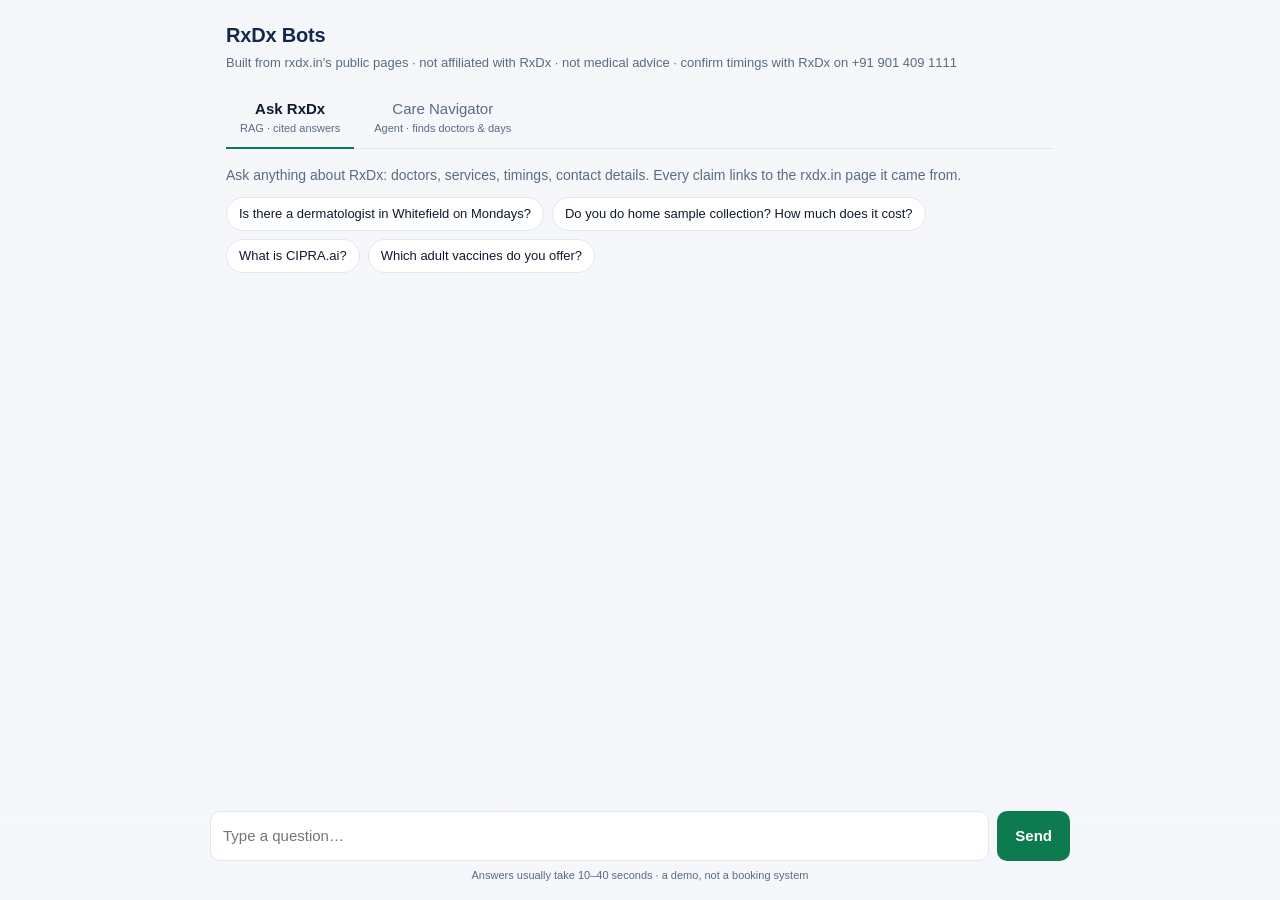
==== web/index.html @ 88113c8e "Host both bots on Vercel behind one page app.py (FastAPI) serves web/index.html and answers via the " ====
<!doctype html>
<html lang="en">
<head>
<meta charset="utf-8">
<meta name="viewport" content="width=device-width, initial-scale=1">
<title>RxDx Bots</title>
<style>
  :root {
    --bg: #f5f7fa; --panel: #ffffff; --ink: #0f1b2d; --muted: #5b6b80; --line: #e2e8f0;
    --navy: #13294b; --pulse: #0e7a4f; --pulse-soft: #e6f4ee; --user: #13294b; --user-ink: #ffffff;
    --warn: #b42318; --warn-soft: #fdecea; --chip: #eef2f7;
  }
  @media (prefers-color-scheme: dark) {
    :root {
      --bg: #0b1220; --panel: #121b2e; --ink: #e6edf7; --muted: #94a3b8; --line: #23304a;
      --navy: #8fb3ff; --pulse: #4ade9b; --pulse-soft: #10291f; --user: #2a4a86; --user-ink: #ffffff;
      --warn: #ff8a80; --warn-soft: #3a1714; --chip: #1b2740;
    }
  }
  * { box-sizing: border-box; }
  body { margin: 0; background: var(--bg); color: var(--ink);
         font: 15px/1.55 -apple-system, BlinkMacSystemFont, "Segoe UI", Inter, sans-serif; }
  header { padding: 20px 16px 0; max-width: 860px; margin: 0 auto; }
  h1 { font-size: 20px; margin: 0 0 2px; color: var(--navy); letter-spacing: -0.01em; }
  .sub { color: var(--muted); font-size: 13px; margin: 0 0 14px; }
  .tabs { display: flex; gap: 6px; border-bottom: 1px solid var(--line); }
  .tab { border: 0; background: none; padding: 10px 14px; font: inherit; color: var(--muted);
         cursor: pointer; border-bottom: 2px solid transparent; margin-bottom: -1px; }
  .tab[aria-selected="true"] { color: var(--ink); border-bottom-color: var(--pulse); font-weight: 600; }
  .tab small { display: block; font-size: 11px; font-weight: 400; color: var(--muted); }
  main { max-width: 860px; margin: 0 auto; padding: 0 16px 140px; }
  .pane { display: none; } .pane.on { display: block; }
  .intro { color: var(--muted); font-size: 14px; margin: 16px 0 10px; }
  .chips { display: flex; flex-wrap: wrap; gap: 8px; margin-bottom: 8px; }
  .chip { border: 1px solid var(--line); background: var(--panel); color: var(--ink); border-radius: 999px;
          padding: 6px 12px; font: inherit; font-size: 13px; cursor: pointer; text-align: left; }
  .chip:hover { border-color: var(--pulse); }
  .log { display: flex; flex-direction: column; gap: 14px; margin-top: 12px; }
  .msg { max-width: 100%; padding: 12px 14px; border-radius: 12px; background: var(--panel);
         border: 1px solid var(--line); overflow-wrap: anywhere; }
  .msg.user { align-self: flex-end; background: var(--user); color: var(--user-ink); border: 0; max-width: 85%; }
  .msg.err { border-color: var(--warn); color: var(--warn); }
  .msg.emergency { background: var(--warn-soft); border-color: var(--warn); }
  .msg p { margin: 0 0 8px; } .msg p:last-child { margin-bottom: 0; }
  .msg ul, .msg ol { margin: 4px 0 8px; padding-left: 20px; }
  .msg a { color: var(--pulse); }
  .cite { font-size: 11px; vertical-align: super; color: var(--pulse); font-weight: 600; }
  .sources { margin-top: 10px; padding-top: 10px; border-top: 1px dashed var(--line); font-size: 13px; }
  .sources div { margin: 3px 0; }
  .sources .rv { color: var(--muted); margin-left: 6px; }
  .trace { display: flex; flex-direction: column; gap: 4px; margin-bottom: 10px; }
  .call { font: 12px/1.4 ui-monospace, "SF Mono", Menlo, monospace; background: var(--chip);
          border-radius: 6px; padding: 5px 8px; color: var(--muted); }
  .call b { color: var(--ink); font-weight: 600; } .call.e { color: var(--warn); }
  .badge { display: inline-block; font-size: 11px; font-weight: 600; color: var(--pulse);
           background: var(--pulse-soft); border-radius: 4px; padding: 1px 6px; margin-bottom: 6px; }
  .wait { color: var(--muted); font-size: 13px; display: flex; align-items: center; gap: 8px; }
  .dot { width: 8px; height: 8px; border-radius: 50%; background: var(--pulse); animation: p 1s infinite alternate; }
  @keyframes p { from { opacity: .25 } to { opacity: 1 } }
  form { position: fixed; left: 0; right: 0; bottom: 0; background: linear-gradient(transparent, var(--bg) 30%);
         padding: 24px 16px 16px; }
  .bar { max-width: 860px; margin: 0 auto; display: flex; gap: 8px; }
  textarea { flex: 1; resize: none; font: inherit; padding: 12px; border-radius: 10px; min-width: 0;
             border: 1px solid var(--line); background: var(--panel); color: var(--ink); height: 50px; }
  textarea:focus { outline: 2px solid var(--pulse); outline-offset: -1px; }
  button.send { border: 0; border-radius: 10px; padding: 0 18px; font: inherit; font-weight: 600;
                background: var(--pulse); color: #fff; cursor: pointer; }
  button.send:disabled { opacity: .5; cursor: default; }
  .foot { text-align: center; color: var(--muted); font-size: 11px; margin-top: 6px; }
</style>
</head>
<body>
<header>
  <h1>RxDx Bots</h1>
  <p class="sub">Built from rxdx.in's public pages · not affiliated with RxDx · not medical advice · confirm timings with RxDx on +91 901 409 1111</p>
  <div class="tabs" role="tablist">
    <button class="tab" role="tab" aria-selected="true" data-tab="qna">Ask RxDx<small>RAG · cited answers</small></button>
    <button class="tab" role="tab" aria-selected="false" data-tab="nav">Care Navigator<small>Agent · finds doctors & days</small></button>
  </div>
</header>

<main>
  <section class="pane on" id="qna">
    <p class="intro">Ask anything about RxDx: doctors, services, timings, contact details. Every claim links to the rxdx.in page it came from.</p>
    <div class="chips">
      <button class="chip">Is there a dermatologist in Whitefield on Mondays?</button>
      <button class="chip">Do you do home sample collection? How much does it cost?</button>
      <button class="chip">What is CIPRA.ai?</button>
      <button class="chip">Which adult vaccines do you offer?</button>
    </div>
    <div class="log"></div>
  </section>
  <section class="pane" id="nav">
    <p class="intro">Describe what you need and when you can come. The navigator searches the directory with tools, so every doctor, branch and day it names is real.</p>
    <div class="chips">
      <button class="chip">My 6 year old keeps getting ear infections. Saturdays only, Kannada-speaking if possible.</button>
      <button class="chip">Knee pain after running, I'm near Malleswaram.</button>
      <button class="chip">Can I see a psychiatrist online?</button>
      <button class="chip">My father has chest pain, which cardiologist is in today?</button>
    </div>
    <div class="log"></div>
  </section>
</main>

<form>
  <div class="bar">
    <textarea placeholder="Type a question…" aria-label="Message"></textarea>
    <button class="send" type="submit">Send</button>
  </div>
  <div class="foot">Answers usually take 10–40 seconds · a demo, not a booking system</div>
</form>

<script>
// Recent turns per tab, sent with each message: the server keeps no conversation state.
const history = { qna: [], nav: [] };
let tab = "qna", busy = false;
const $ = (s, el = document) => el.querySelector(s);
const esc = s => s.replace(/[&<>"']/g, c => ({ "&": "&amp;", "<": "&lt;", ">": "&gt;", '"': "&quot;", "'": "&#39;" }[c]));

// Minimal, escape-first markdown: paragraphs, lists, **bold**, links, [n] citations.
function md(text) {
  const inline = s => esc(s)
    .replace(/\*\*(.+?)\*\*/g, "<b>$1</b>")
    .replace(/\[(\d+)\]/g, '<span class="cite">[$1]</span>')
    .replace(/(https?:\/\/[^\s<)]+)/g, '<a href="$1" target="_blank" rel="noopener">$1</a>');
  const out = []; let list = null;
  for (const raw of text.split("\n")) {
    const line = raw.trim();
    const m = line.match(/^(?:[-*•]|\d+[.)])\s+(.*)$/);
    if (m) {
      const kind = /^\d/.test(line) ? "ol" : "ul";
      if (list !== kind) { if (list) out.push(`</${list}>`); out.push(`<${kind}>`); list = kind; }
      out.push(`<li>${inline(m[1])}</li>`);
      continue;
    }
    if (list) { out.push(`</${list}>`); list = null; }
    if (line) out.push(`<p>${inline(line)}</p>`);
  }
  if (list) out.push(`</${list}>`);
  return out.join("");
}

function add(cls, html) {
  const el = document.createElement("div");
  el.className = "msg " + cls; el.innerHTML = html;
  $(`#${tab} .log`).appendChild(el);
  el.scrollIntoView({ behavior: "smooth", block: "end" });
  return el;
}

function render(kind, data) {
  if (kind === "qna") {
    let html = md(data.text);
    if (data.sources?.length) {
      html += '<div class="sources"><b>Sources</b>' + data.sources.map(s =>
        `<div>[${s.n}] <a href="${esc(s.url)}" target="_blank" rel="noopener">${esc(s.title)}</a>` +
        (s.reviews ? `<span class="rv">· reviews: <a href="${esc(s.reviews.google)}" target="_blank" rel="noopener">Google</a> · <a href="${esc(s.reviews.practo)}" target="_blank" rel="noopener">Practo</a></span>` : "") +
        `</div>`).join("") + "</div>";
    }
    return ["", html];
  }
  if (data.emergency) return ["emergency", `<span class="badge">Emergency screen · ${esc(data.emergency)}</span>` + md(data.text)];
  const trace = data.tool_calls?.length ? '<div class="trace">' + data.tool_calls.map(c =>
    `<div class="call ${c.error ? "e" : ""}">${c.error ? "✗" : "→"} <b>${esc(c.name)}</b>(${esc(Object.entries(c.args).map(([k, v]) => `${k}=${JSON.stringify(v)}`).join(", "))}) · ${esc(c.summary)}</div>`
  ).join("") + "</div>" : "";
  return ["", trace + md(data.text)];
}

async function send(text) {
  text = text.trim();
  if (!text || busy) return;
  busy = true; $(".send").disabled = true; $("textarea").value = "";
  const kind = tab;
  add("user", esc(text));
  const wait = add("", '<div class="wait"><span class="dot"></span>Thinking…</div>');
  try {
    const r = await fetch(`/api/${kind}`, { method: "POST", headers: { "Content-Type": "application/json" },
      body: JSON.stringify({ message: text, history: history[kind].slice(-6) }) });
    const data = await r.json();
    if (!r.ok) throw new Error(data.error || r.statusText);
    history[kind].push({ role: "user", text }, { role: "assistant", text: data.text.replace(/\[\d+\]/g, "") });
    const [cls, html] = render(kind, data);
    wait.className = "msg " + cls; wait.innerHTML = html;
  } catch (e) {
    wait.className = "msg err"; wait.textContent = "Something went wrong: " + e.message;
  } finally {
    busy = false; $(".send").disabled = false; $("textarea").focus();
  }
}

document.querySelectorAll(".tab").forEach(b => b.onclick = () => {
  tab = b.dataset.tab;
  document.querySelectorAll(".tab").forEach(x => x.setAttribute("aria-selected", x === b));
  document.querySelectorAll(".pane").forEach(p => p.classList.toggle("on", p.id === tab));
});
document.querySelectorAll(".chip").forEach(c => c.onclick = () => send(c.textContent));
$("form").onsubmit = e => { e.preventDefault(); send($("textarea").value); };
$("textarea").onkeydown = e => { if (e.key === "Enter" && !e.shiftKey) { e.preventDefault(); send(e.target.value); } };
</script>
</body>
</html>
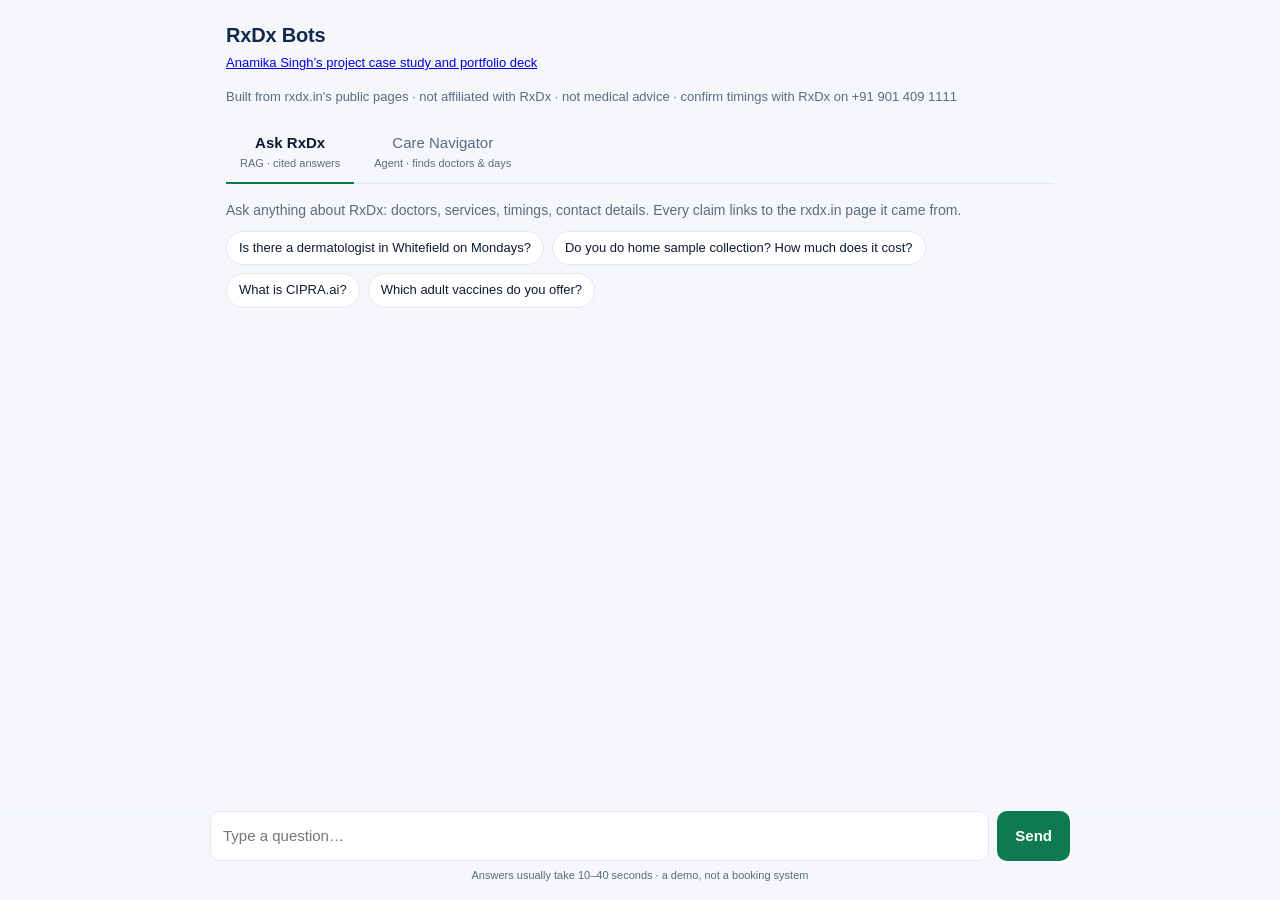
==== commit 3c1d950c: "Publish AI project demos, Bedrock adapters and reviewer documentation" ====
--- a/web/index.html
+++ b/web/index.html
@@ -72,6 +72,7 @@
 <body>
 <header>
   <h1>RxDx Bots</h1>
+  <p class="sub"><a href="/portfolio">Anamika Singh’s project case study and portfolio deck</a></p>
   <p class="sub">Built from rxdx.in's public pages · not affiliated with RxDx · not medical advice · confirm timings with RxDx on +91 901 409 1111</p>
   <div class="tabs" role="tablist">
     <button class="tab" role="tab" aria-selected="true" data-tab="qna">Ask RxDx<small>RAG · cited answers</small></button>
@@ -169,6 +170,8 @@
 async function send(text) {
   text = text.trim();
   if (!text || busy) return;
+  if (!await window.portfolioPrivacy.ensureAIConsent()) return;
+  if (busy) return;
   busy = true; $(".send").disabled = true; $("textarea").value = "";
   const kind = tab;
   add("user", esc(text));
